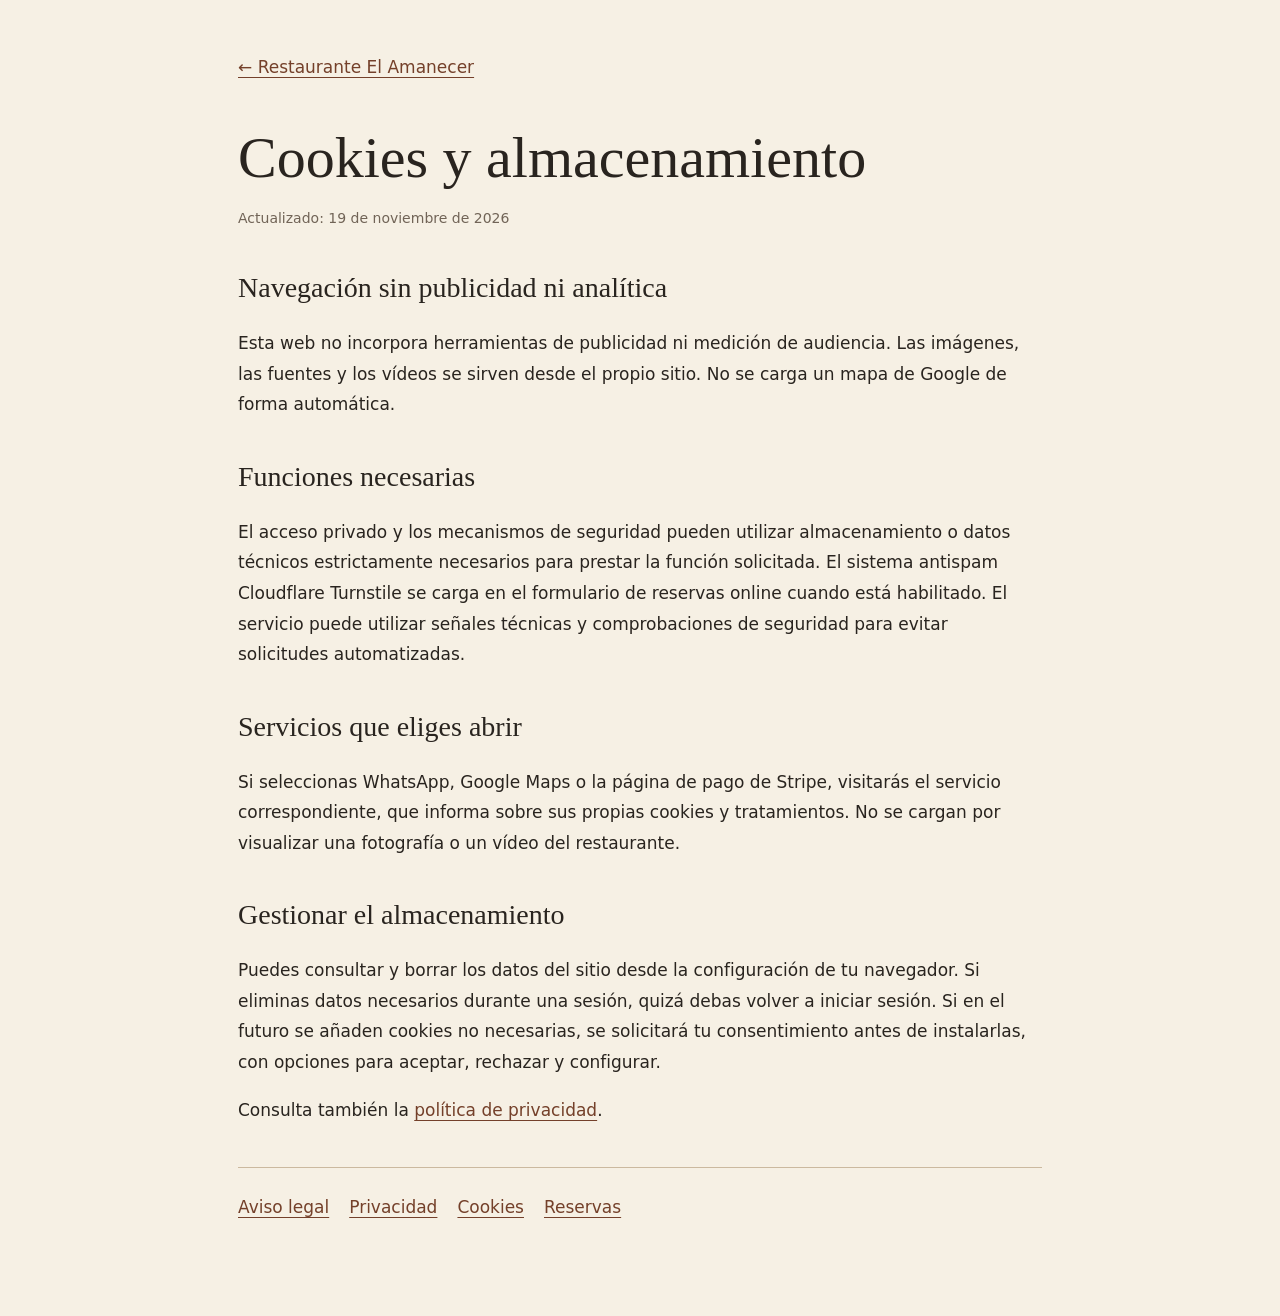
==== cookies.html @ 12a8d1fb "Complete menu descriptions, mobile layout, legal pages and steadier DJ footage" ====
<!doctype html><html lang="es"><head><meta charset="utf-8"><meta name="viewport" content="width=device-width,initial-scale=1"><meta name="referrer" content="strict-origin-when-cross-origin"><title>Cookies y almacenamiento · Restaurante El Amanecer</title><link rel="stylesheet" href="legal.css"></head><body><main><a href="index.html">← Restaurante El Amanecer</a><h1>Cookies y almacenamiento</h1><p class="updated">Actualizado: 19 de noviembre de 2026</p><h2>Navegación sin publicidad ni analítica</h2><p>Esta web no incorpora herramientas de publicidad ni medición de audiencia. Las imágenes, las fuentes y los vídeos se sirven desde el propio sitio. No se carga un mapa de Google de forma automática.</p><h2>Funciones necesarias</h2><p>El acceso privado y los mecanismos de seguridad pueden utilizar almacenamiento o datos técnicos estrictamente necesarios para prestar la función solicitada. El sistema antispam Cloudflare Turnstile se carga en el formulario de reservas online cuando está habilitado. El servicio puede utilizar señales técnicas y comprobaciones de seguridad para evitar solicitudes automatizadas.</p><h2>Servicios que eliges abrir</h2><p>Si seleccionas WhatsApp, Google Maps o la página de pago de Stripe, visitarás el servicio correspondiente, que informa sobre sus propias cookies y tratamientos. No se cargan por visualizar una fotografía o un vídeo del restaurante.</p><h2>Gestionar el almacenamiento</h2><p>Puedes consultar y borrar los datos del sitio desde la configuración de tu navegador. Si eliminas datos necesarios durante una sesión, quizá debas volver a iniciar sesión. Si en el futuro se añaden cookies no necesarias, se solicitará tu consentimiento antes de instalarlas, con opciones para aceptar, rechazar y configurar.</p><p>Consulta también la <a href="privacidad.html">política de privacidad</a>.</p><nav aria-label="Información legal"><a href="aviso-legal.html">Aviso legal</a><a href="privacidad.html">Privacidad</a><a href="cookies.html">Cookies</a><a href="condiciones-reserva.html">Reservas</a></nav></main></body></html>
---- legal.css ----
html{color-scheme:light}*{box-sizing:border-box}body{margin:0;background:#f6f0e4;color:#29241f;font:17px/1.8 system-ui,sans-serif}main{max-width:860px;margin:0 auto;padding:52px 28px 80px}h1,h2{font-family:Georgia,serif;font-weight:400;line-height:1.2}h1{font-size:clamp(38px,7vw,58px);margin:40px 0 12px}h2{font-size:28px;margin-top:40px}a{color:#74402a;text-underline-offset:4px;overflow-wrap:anywhere}nav{display:flex;flex-wrap:wrap;gap:20px;border-top:1px solid #cbb99f;margin-top:42px;padding-top:24px}nav a{min-height:44px}.updated{font-size:14px;color:#716457}@media(max-width:450px){main{padding:28px 22px 60px}body{font-size:16px}}
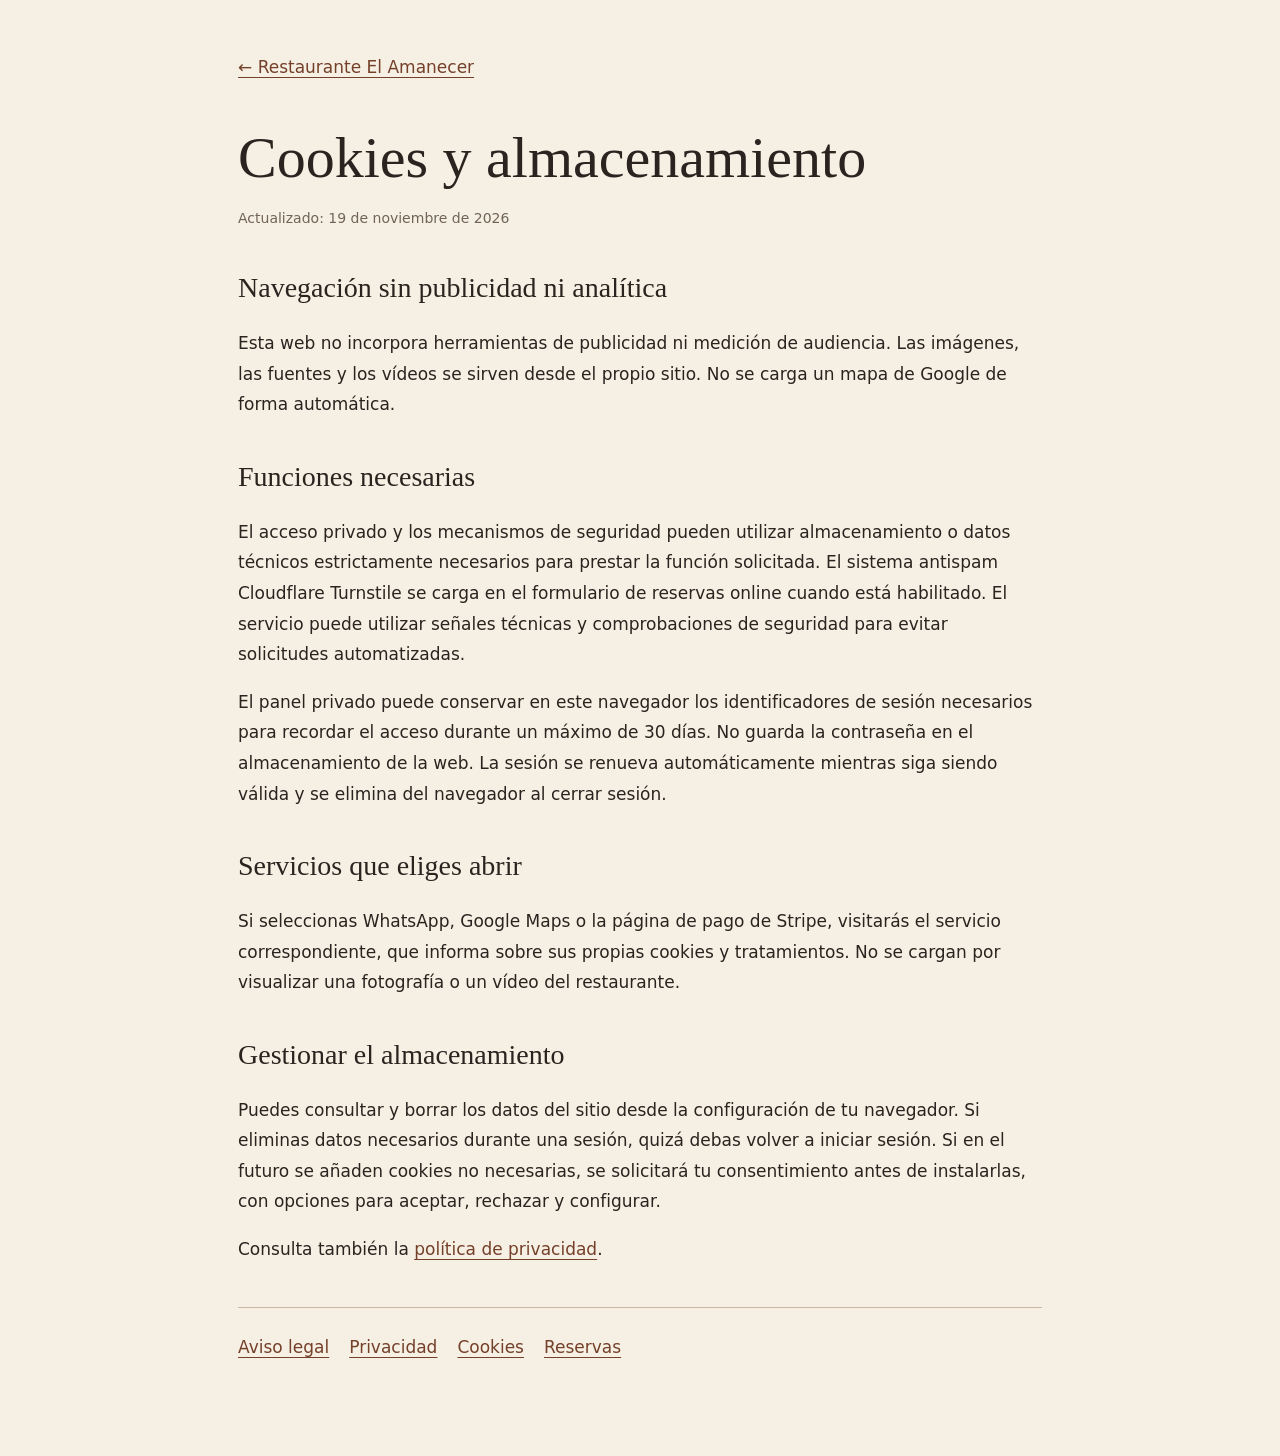
==== commit 728a3178: "Remove public admin link and remember owner sessions with refresh and logout" ====
--- a/cookies.html
+++ b/cookies.html
@@ -1 +1 @@
-<!doctype html><html lang="es"><head><meta charset="utf-8"><meta name="viewport" content="width=device-width,initial-scale=1"><meta name="referrer" content="strict-origin-when-cross-origin"><title>Cookies y almacenamiento · Restaurante El Amanecer</title><link rel="stylesheet" href="legal.css"></head><body><main><a href="index.html">← Restaurante El Amanecer</a><h1>Cookies y almacenamiento</h1><p class="updated">Actualizado: 19 de noviembre de 2026</p><h2>Navegación sin publicidad ni analítica</h2><p>Esta web no incorpora herramientas de publicidad ni medición de audiencia. Las imágenes, las fuentes y los vídeos se sirven desde el propio sitio. No se carga un mapa de Google de forma automática.</p><h2>Funciones necesarias</h2><p>El acceso privado y los mecanismos de seguridad pueden utilizar almacenamiento o datos técnicos estrictamente necesarios para prestar la función solicitada. El sistema antispam Cloudflare Turnstile se carga en el formulario de reservas online cuando está habilitado. El servicio puede utilizar señales técnicas y comprobaciones de seguridad para evitar solicitudes automatizadas.</p><h2>Servicios que eliges abrir</h2><p>Si seleccionas WhatsApp, Google Maps o la página de pago de Stripe, visitarás el servicio correspondiente, que informa sobre sus propias cookies y tratamientos. No se cargan por visualizar una fotografía o un vídeo del restaurante.</p><h2>Gestionar el almacenamiento</h2><p>Puedes consultar y borrar los datos del sitio desde la configuración de tu navegador. Si eliminas datos necesarios durante una sesión, quizá debas volver a iniciar sesión. Si en el futuro se añaden cookies no necesarias, se solicitará tu consentimiento antes de instalarlas, con opciones para aceptar, rechazar y configurar.</p><p>Consulta también la <a href="privacidad.html">política de privacidad</a>.</p><nav aria-label="Información legal"><a href="aviso-legal.html">Aviso legal</a><a href="privacidad.html">Privacidad</a><a href="cookies.html">Cookies</a><a href="condiciones-reserva.html">Reservas</a></nav></main></body></html>+<!doctype html><html lang="es"><head><meta charset="utf-8"><meta name="viewport" content="width=device-width,initial-scale=1"><meta name="referrer" content="strict-origin-when-cross-origin"><title>Cookies y almacenamiento · Restaurante El Amanecer</title><link rel="stylesheet" href="legal.css"></head><body><main><a href="index.html">← Restaurante El Amanecer</a><h1>Cookies y almacenamiento</h1><p class="updated">Actualizado: 19 de noviembre de 2026</p><h2>Navegación sin publicidad ni analítica</h2><p>Esta web no incorpora herramientas de publicidad ni medición de audiencia. Las imágenes, las fuentes y los vídeos se sirven desde el propio sitio. No se carga un mapa de Google de forma automática.</p><h2>Funciones necesarias</h2><p>El acceso privado y los mecanismos de seguridad pueden utilizar almacenamiento o datos técnicos estrictamente necesarios para prestar la función solicitada. El sistema antispam Cloudflare Turnstile se carga en el formulario de reservas online cuando está habilitado. El servicio puede utilizar señales técnicas y comprobaciones de seguridad para evitar solicitudes automatizadas.</p><p>El panel privado puede conservar en este navegador los identificadores de sesión necesarios para recordar el acceso durante un máximo de 30 días. No guarda la contraseña en el almacenamiento de la web. La sesión se renueva automáticamente mientras siga siendo válida y se elimina del navegador al cerrar sesión.</p><h2>Servicios que eliges abrir</h2><p>Si seleccionas WhatsApp, Google Maps o la página de pago de Stripe, visitarás el servicio correspondiente, que informa sobre sus propias cookies y tratamientos. No se cargan por visualizar una fotografía o un vídeo del restaurante.</p><h2>Gestionar el almacenamiento</h2><p>Puedes consultar y borrar los datos del sitio desde la configuración de tu navegador. Si eliminas datos necesarios durante una sesión, quizá debas volver a iniciar sesión. Si en el futuro se añaden cookies no necesarias, se solicitará tu consentimiento antes de instalarlas, con opciones para aceptar, rechazar y configurar.</p><p>Consulta también la <a href="privacidad.html">política de privacidad</a>.</p><nav aria-label="Información legal"><a href="aviso-legal.html">Aviso legal</a><a href="privacidad.html">Privacidad</a><a href="cookies.html">Cookies</a><a href="condiciones-reserva.html">Reservas</a></nav></main></body></html>
